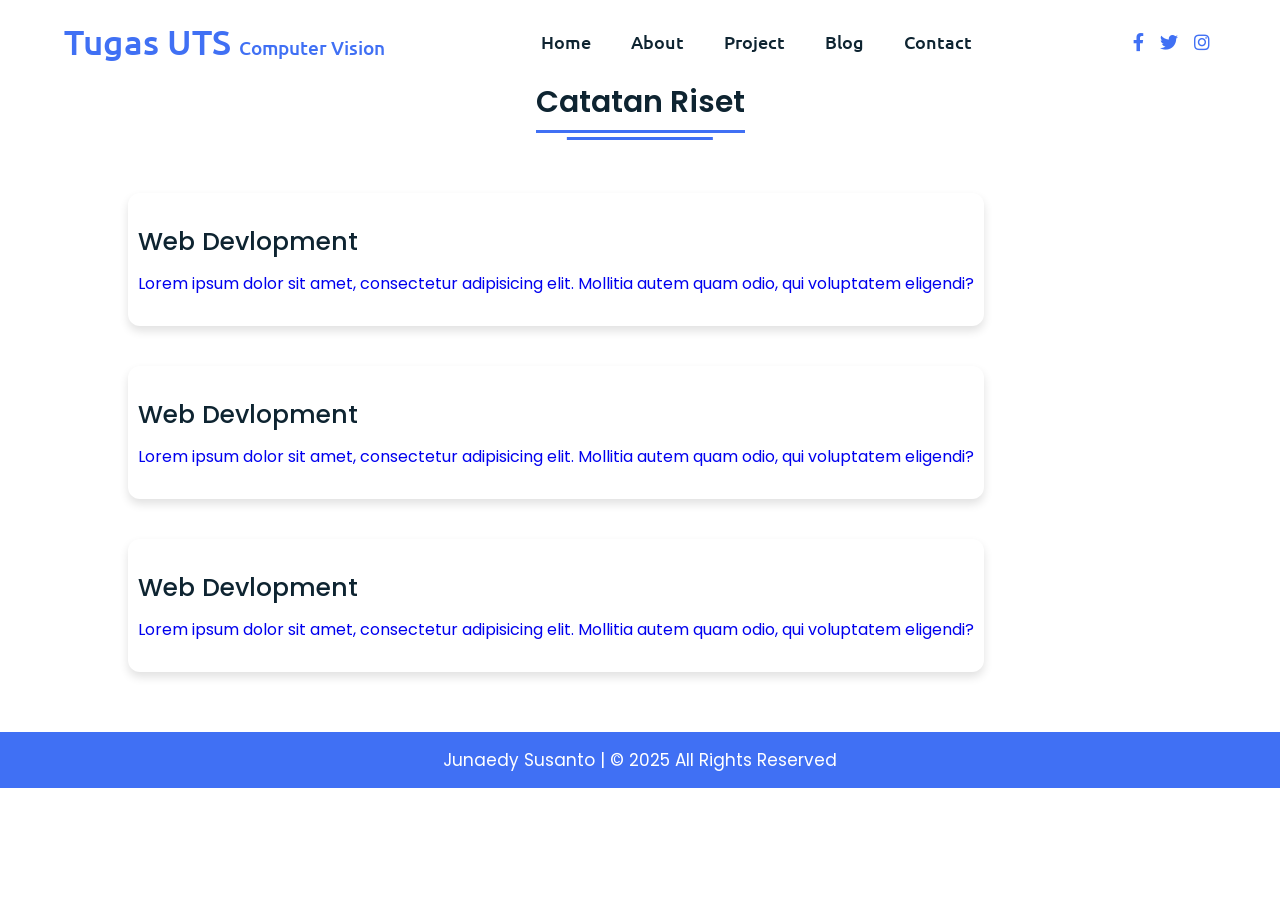
==== blog.html @ 38d1ec95 "first_import" ====
<!-- Home Section Start -->
 <!DOCTYPE html>
<!-- Website - www.codingnepalweb.com -->
<html lang="en" dir="ltr">

<head>
  <meta charset="UTF-8" />
  <title>Responsive Portfolio Website HTML CSS| CodingNepal</title>
  <link rel="stylesheet" href="style.css" />
  <!-- Fontawesome CDN Link -->
  <link rel="stylesheet" href="https://cdnjs.cloudflare.com/ajax/libs/font-awesome/5.15.2/css/all.min.css" />
  <meta name="viewport" content="width=device-width, initial-scale=1.0" />
</head>

<body>
  <!-- Move to up button -->
  <div class="scroll-button">
    <a href="index.html"><i class="fas fa-arrow-up"></i></a>
  </div>
  <!-- navgaition menu -->
  <nav>
    <div class="navbar">
      <div class="logo"><a href="index.html">Tugas UTS</a> <a style="font-size:larger;"> &nbsp;Computer Vision</a></div>
      <ul class="menu">
        <li><a href="index.html">Home</a></li>
        <li><a href="#about">About</a></li>
        <li><a href="project.html">Project</a></li>
        <li><a href="blog.html">Blog</a></li>
        <li><a href="#contact">Contact</a></li>
        <div class="cancel-btn">
          <i class="fas fa-times"></i>
        </div>
      </ul>
      <div class="media-icons">
        <a href="#"><i class="fab fa-facebook-f"></i></a>
        <a href="#"><i class="fab fa-twitter"></i></a>
        <a href="#"><i class="fab fa-instagram"></i></a>
      </div>
    </div>
    <div class="menu-btn">
      <i class="fas fa-bars"></i>
    </div>
  </nav>

  <!-- My Services Section Start -->
  <section class="services" id="services">
    <div class="content">
      <div class="title"><span>Catatan Riset</span></div>
      <a href="lenet.html">
      <div class="boxess">
        <div class="box">
          <div class="topic">Web Devlopment</div>
          <p>Lorem ipsum dolor sit amet, consectetur adipisicing elit. Mollitia autem quam odio, qui voluptatem
            eligendi?</p>
        </div>
        </a>
      <a href="lenet.html">
      <div class="boxess">
        <div class="box">
          <div class="topic">Web Devlopment</div>
          <p>Lorem ipsum dolor sit amet, consectetur adipisicing elit. Mollitia autem quam odio, qui voluptatem
            eligendi?</p>
        </div>
        </a>
      <a href="lenet.html">
      <div class="boxess">
        <div class="box">
          <div class="topic">Web Devlopment</div>
          <p>Lorem ipsum dolor sit amet, consectetur adipisicing elit. Mollitia autem quam odio, qui voluptatem
            eligendi?</p>
        </div>
        </a>
  </section>

  <!-- Footer Section Start -->
  <footer>
    <div class="text">
      <span>Junaedy Susanto | &#169; 2025 All Rights Reserved</span>
    </div>
  </footer>

  <script src="script.js"></script>
</body>

</html>
---- style.css ----
/* Google Font CDN Link */
@import url('https://fonts.googleapis.com/css2?family=Poppins:wght@400;500;600;700&family=Ubuntu:wght@400;500;700&display=swap');

* {
  margin: 0;
  padding: 0;
  box-sizing: border-box;
  text-decoration: none;
  scroll-behavior: smooth;
}

/* Custom Scroll Bar CSS */
::-webkit-scrollbar {
  width: 10px;
}

::-webkit-scrollbar-track {
  background: #f1f1f1;
}

::-webkit-scrollbar-thumb {
  background: #6e93f7;
  border-radius: 12px;
  transition: all 0.3s ease;
}

::-webkit-scrollbar-thumb:hover {
  background: #4070f4;
}

/* navbar styling */
nav {
  position: fixed;
  width: 100%;
  padding: 20px 0;
  z-index: 998;
  transition: all 0.3s ease;
  font-family: 'Ubuntu', sans-serif;
}

nav.sticky {
  background: #4070f4;
  padding: 13px 0;
}

nav .navbar {
  width: 90%;
  display: flex;
  justify-content: space-between;
  align-items: center;
  margin: auto;
}

nav .navbar .logo a {
  font-weight: 500;
  font-size: 35px;
  color: #4070f4;
}

nav.sticky .navbar .logo a {
  color: #fff;
}

nav .navbar .menu {
  display: flex;
  position: relative;
}

nav .navbar .menu li {
  list-style: none;
  margin: 0 20px;
}

.navbar .menu a {
  font-size: 18px;
  font-weight: 500;
  color: #0E2431;
  padding: 6px 0;
  transition: all 0.4s ease;
}

.navbar .menu a:hover {
  color: #4070f4;
}

nav.sticky .menu a {
  color: #FFF;
}

nav.sticky .menu a:hover {
  color: #0E2431;
}

.navbar .media-icons a {
  color: #4070f4;
  font-size: 18px;
  margin: 0 6px;
}

nav.sticky .media-icons a {
  color: #FFF;
}

/* Side Navigation Menu Button CSS */
nav .menu-btn,
.navbar .menu .cancel-btn {
  position: absolute;
  color: #fff;
  right: 30px;
  top: 20px;
  font-size: 20px;
  cursor: pointer;
  transition: all 0.3s ease;
  display: none;
}

nav .menu-btn {
  color: #4070f4;
}

nav.sticky .menu-btn {
  color: #FFF;
}

.navbar .menu .menu-btn {
  color: #fff;
}

/* home section styling */
.home {
  height: 100vh;
  width: 100%;
  background: url("images/background1.png") no-repeat;
  background-size: cover;
  background-position: center;
  background-attachment: fixed;
  font-family: 'Ubuntu', sans-serif;
}

.home .home-content {
  width: 90%;
  height: 100%;
  margin: auto;
  display: flex;
  flex-direction: column;
  justify-content: center;
}

.home .text-one {
  font-size: 25px;
  color: #0E2431;
}

.home .text-two {
  color: #0E2431;
  font-size: 65px;
  font-weight: 600;
  margin-left: -3px;
}

.home .text-three {
  font-size: 30px;
  margin: 5px 0;
  color: #4070f4;
}

.home .text-four {
  font-size: 23px;
  margin: 5px 0;
  color: #0E2431;
}

.home .button {
  margin: 14px 0;
}

.home .button button {
  outline: none;
  padding: 8px 16px;
  border-radius: 6px;
  font-size: 25px;
  font-weight: 400;
  background: #4070f4;
  color: #fff;
  cursor: pointer;
  border: 2px solid transparent;
  transition: all 0.4s ease;
}

.home .button button:hover {
  border-color: #4070f4;
  background-color: #fff;
  color: #4070f4;
}

/* About Section Styling */
/* Those Elements Where We Have Apply Same CSS,
 I'm Selecting Directly 'Section Tag' and 'Class'  */
section {
  padding-top: 40px;
}

section .content {
  width: 80%;
  margin: 40px auto;
  font-family: 'Poppins', sans-serif;
}

.about .about-details {
  display: flex;
  justify-content: space-between;
  align-items: center;
}

section .title {
  display: flex;
  justify-content: center;
  margin-bottom: 40px;
}

section .title span {
  color: #0E2431;
  font-size: 30px;
  font-weight: 600;
  position: relative;
  padding-bottom: 8px;
}

section .title span::before,
section .title span::after {
  content: '';
  position: absolute;
  height: 3px;
  width: 100%;
  background: #4070f4;
  left: 0;
  bottom: 0;
}

section .title span::after {
  bottom: -7px;
  width: 70%;
  left: 50%;
  transform: translateX(-50%);
}

.about .about-details .left {
  width: 45%;
}

.about .left img {
  height: 400px;
  width: 400px;
  object-fit: cover;
  border-radius: 12px;
}

.about-details .right {
  width: 55%;
}

section .topic {
  color: #0E2431;
  font-size: 25px;
  font-weight: 500;
  margin-bottom: 10px;
}

.about-details .right p {
  text-align: justify;
  color: #0E2431;
}

section .button {
  margin: 16px 0;
}

section .button button {
  outline: none;
  padding: 8px 16px;
  border-radius: 4px;
  font-size: 25px;
  font-weight: 400;
  background: #4070f4;
  color: #fff;
  border: 2px solid transparent;
  cursor: pointer;
  transition: all 0.4s ease;
}

section .button button:hover {
  border-color: #4070f4;
  background-color: #fff;
  color: #4070f4;
}

/* My Skills CSS */
.skills {
  background: #F0F8FF;
}

.skills .content {
  padding: 40px 0;
}

.skills .skills-details {
  display: flex;
  justify-content: space-between;
  align-items: center;
}

.skills-details .text {
  width: 50%;
}

.skills-details p {
  color: #0E2431;
  text-align: justify;
}

.skills .skills-details .experience {
  display: flex;
  align-items: center;
  margin: 0 10px;
}

.skills-details .experience .num {
  color: #0E2431;
  font-size: 80px;
}

.skills-details .experience .exp {
  color: #0E2431;
  margin-left: 20px;
  font-size: 18px;
  font-weight: 500;
  margin: 0 6px;
}

.skills-details .boxes {
  width: 45%;
  display: flex;
  flex-wrap: wrap;
  justify-content: space-between;
}

.skills-details .box {
  width: calc(100% / 2 - 20px);
  margin: 20px 0;
}

.skills-details .boxes .topic {
  font-size: 20px;
  color: #4070f4;
}

.skills-details .boxes .per {
  font-size: 60px;
  color: #4070f4;
}

/* My Services CSS */
.services .boxes {
  display: flex;
  flex-wrap: wrap;
  justify-content: space-between;
}

.services .boxes .box {
  margin: 20px 0;
  width: calc(100% / 3 - 20px);
  text-align: center;
  border-radius: 12px;
  padding: 30px 10px;
  box-shadow: 0 5px 10px rgba(0, 0, 0, 0.12);
  cursor: default;
  transition: all 0.4s ease;
}

.services .boxes .box:hover {
  background: #4070f4;
  color: #fff;
}

.services .boxes .box .icon {
  height: 50px;
  width: 50px;
  background: #4070f4;
  border-radius: 50%;
  text-align: center;
  line-height: 50px;
  font-size: 18px;
  color: #fff;
  margin: 0 auto 10px auto;
  transition: all 0.4s ease;
}

.boxes .box:hover .icon {
  background-color: #fff;
  color: #4070f4;
}

.services .boxes .box:hover .topic,
.services .boxes .box:hover p {
  color: #0E2431;
  transition: all 0.4s ease;
}

.services .boxes .box:hover .topic,
.services .boxes .box:hover p {
  color: #fff;
}

/* My Services CSS */
.services .boxess {
  display: flex;
  flex-wrap: wrap;
  justify-content: space-between;
}

.services .boxess .box {
  margin: 20px 0;
  width: 100%;
  text-align: left;
  border-radius: 12px;
  padding: 30px 10px;
  box-shadow: 0 5px 10px rgba(0, 0, 0, 0.12);
  cursor: default;
  transition: all 0.4s ease;
}

.services .boxess .box:hover {
  background: #4070f4;
  color: #fff;
}

.services .boxess .box .icon {
  height: 50px;
  width: 50px;
  background: #4070f4;
  border-radius: 50%;
  text-align: center;
  line-height: 50px;
  font-size: 18px;
  color: #fff;
  margin: 0 auto 10px auto;
  transition: all 0.4s ease;
}

.boxess .box:hover .icon {
  background-color: #fff;
  color: #4070f4;
}

.services .boxess .box:hover .topic,
.services .boxess .box:hover p {
  color: #0E2431;
  transition: all 0.4s ease;
}

.services .boxess .box:hover .topic,
.services .boxess .box:hover p {
  color: #fff;
}

/* Contact Me CSS */
.contact {
  background: #F0F8FF;
}

.contact .content {
  margin: 0 auto;
  padding: 30px 0;
}

.contact .text {
  width: 80%;
  text-align: center;
  margin: auto;
}

/* Footer CSS */
footer {
  background: #4070f4;
  padding: 15px 0;
  text-align: center;
  font-family: 'Poppins', sans-serif;
}

footer .text span {
  font-size: 17px;
  font-weight: 400;
  color: #fff;
}

footer .text span a {
  font-weight: 500;
  color: #FFF;
}

footer .text span a:hover {
  text-decoration: underline;
}

/* Scroll TO Top Button CSS */
.scroll-button a {
  position: fixed;
  bottom: 20px;
  right: 20px;
  color: #fff;
  background: #4070f4;
  padding: 7px 12px;
  ;
  font-size: 18px;
  border-radius: 6px;
  box-shadow: rgba(0, 0, 0, 0.15);
  display: none;
}

/* Main content */
.main-content {
    flex: 1;
    padding: 2rem;
    background-color: #fff;
    overflow-y: auto;
}

/* Responsive Media Query */
@media (max-width: 1190px) {
  section .content {
    width: 85%;
  }
}

@media (max-width: 1000px) {
  .about .about-details {
    justify-content: center;
    flex-direction: column;
  }

  .about .about-details .left {
    display: flex;
    justify-content: center;
    width: 100%;
  }

  .about-details .right {
    width: 90%;
    margin: 40px 0;
  }

  .services .boxes .box {
    margin: 20px 0;
    width: calc(100% / 2 - 20px);
  }
}

@media (max-width: 900px) {
  .about .left img {
    height: 350px;
    width: 350px;
  }
}

@media (max-width: 750px) {
  nav .navbar {
    width: 90%;
  }

  nav .navbar .menu {
    position: fixed;
    left: -100%;
    top: 0;
    background: #0E2431;
    height: 100vh;
    max-width: 400px;
    width: 100%;
    padding-top: 60px;
    flex-direction: column;
    align-items: center;
    transition: all 0.5s ease;
  }

  .navbar.active .menu {
    left: 0;
  }

  nav .navbar .menu a {
    font-size: 23px;
    display: block;
    color: #fff;
    margin: 15px 0;
  }

  nav.sticky .menu a:hover {
    color: #4070f4;
  }

  nav .navbar .media-icons {
    display: none;
  }

  nav .menu-btn,
  .navbar .menu .cancel-btn {
    display: block;
  }

  .home .text-two {
    font-size: 65px;
  }

  .home .text-three {
    font-size: 35px;
  }

  .skills .skills-details {
    align-items: center;
    justify-content: center;
    flex-direction: column;
  }

  .skills-details .text {
    width: 100%;
    margin-bottom: 50px;
  }

  .skills-details .boxes {
    justify-content: center;
    align-items: center;
    width: 100%;
  }

  .services .boxes .box {
    margin: 20px 0;
    width: 100%;
  }

  .contact .text {
    width: 100%;
  }
}

@media (max-width: 500px) {
  .home .text-two {
    font-size: 55px;
  }

  .home .text-three {
    font-size: 33px;
  }

  .skills-details .boxes .per {
    font-size: 50px;
    color: #4070f4;
  }
}
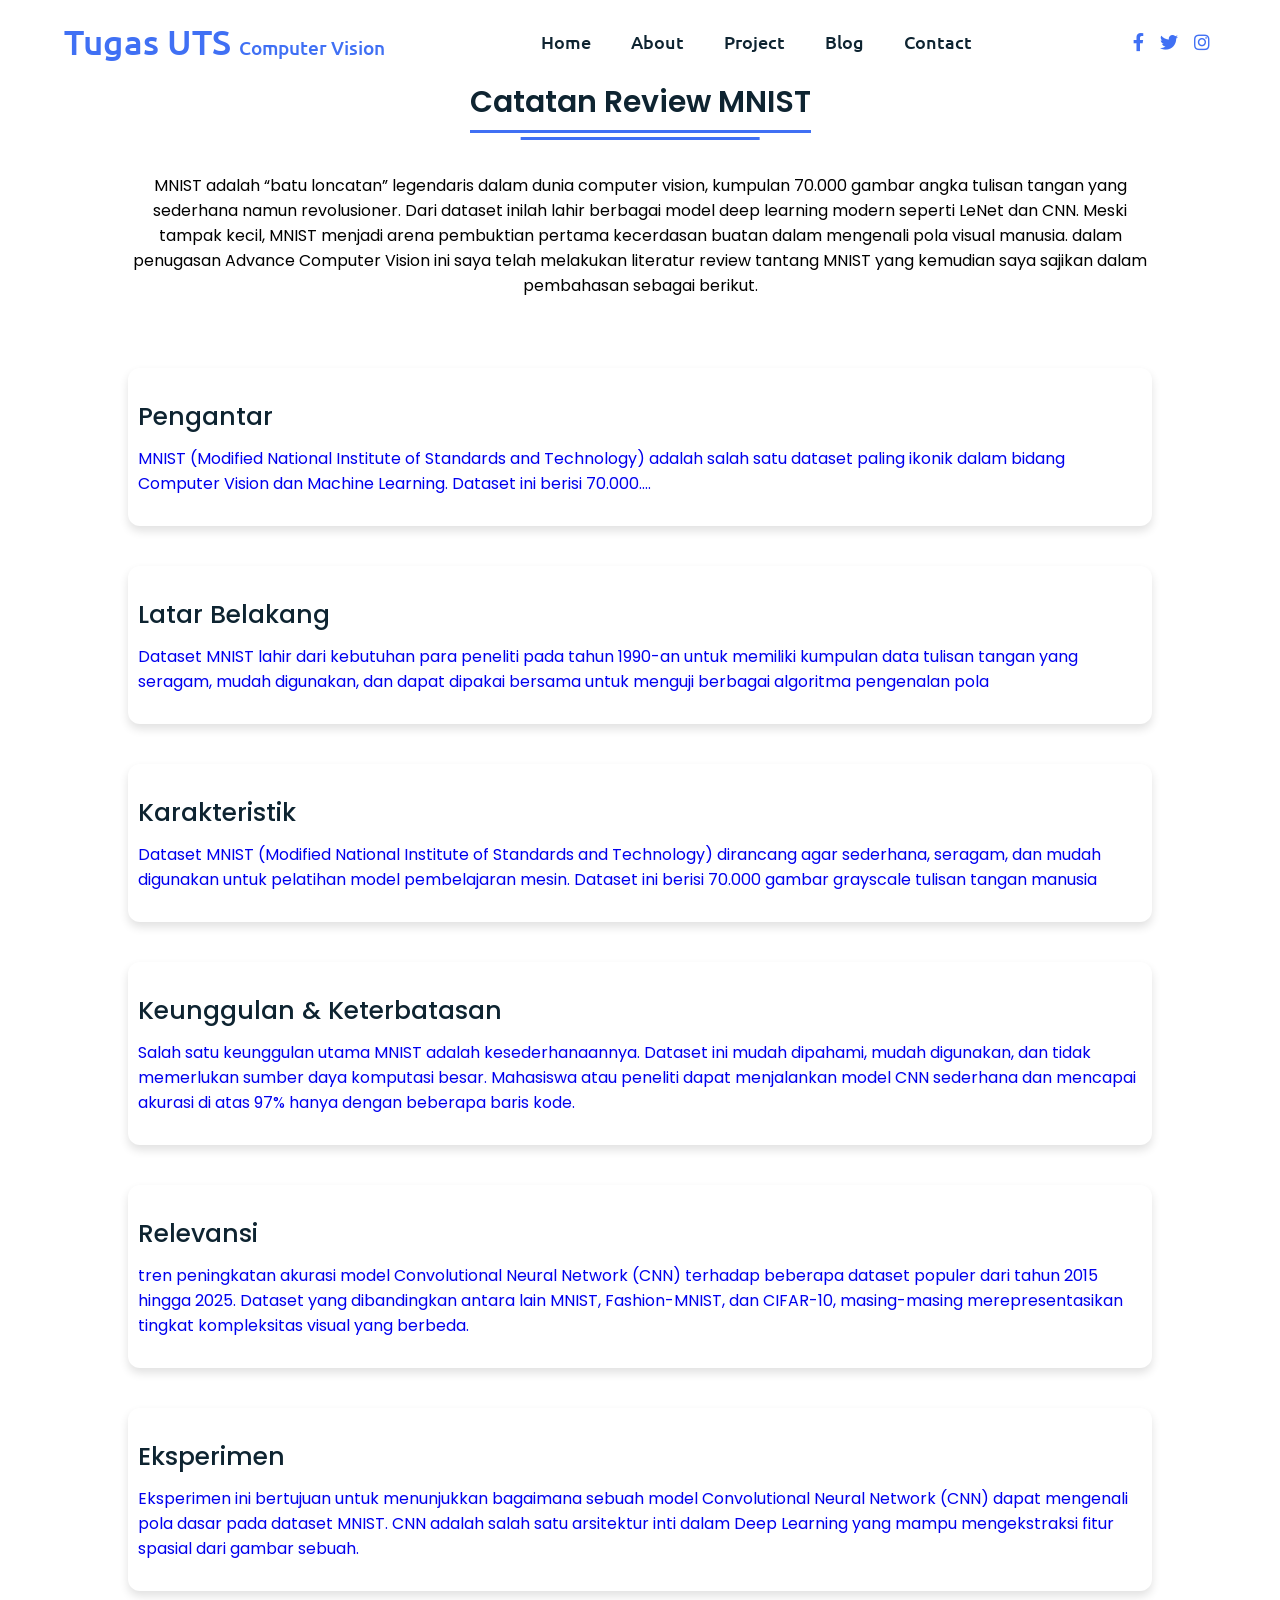
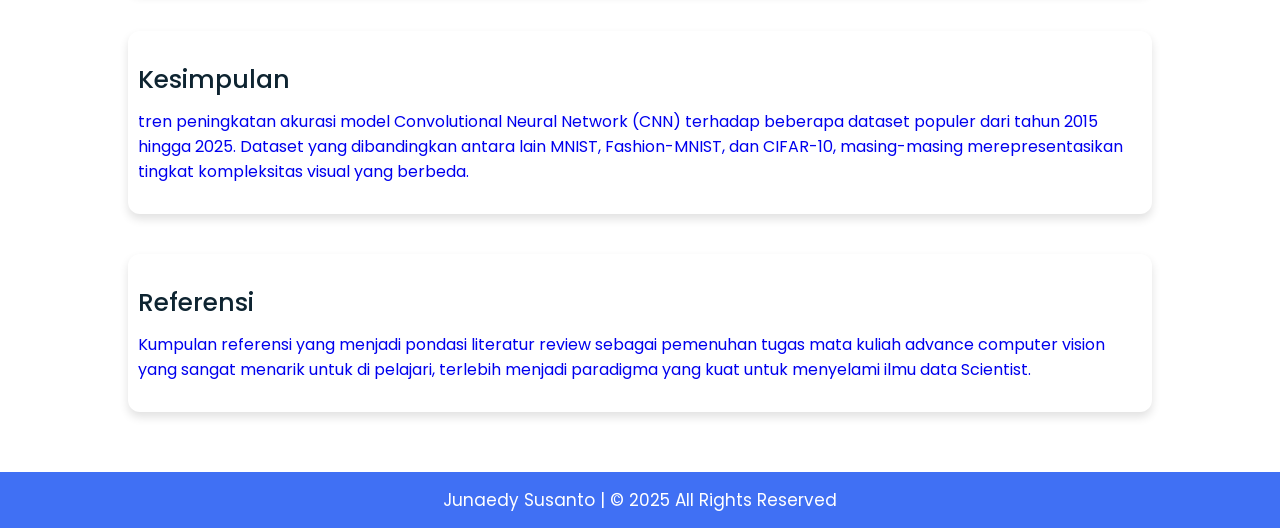
==== commit cdcf2495: "push final deploy from local vsode" ====
--- a/blog.html
+++ b/blog.html
@@ -45,29 +45,67 @@
   <!-- My Services Section Start -->
   <section class="services" id="services">
     <div class="content">
-      <div class="title"><span>Catatan Riset</span></div>
-      <a href="lenet.html">
+      <div class="title"><span>Catatan Review MNIST</span></div>
+      <div style="text-align: center;"">
+        <p>MNIST adalah “batu loncatan” legendaris dalam dunia computer vision, kumpulan 70.000 gambar angka tulisan tangan yang sederhana namun revolusioner. Dari dataset inilah lahir berbagai model deep learning modern seperti LeNet dan CNN. Meski tampak kecil, MNIST menjadi arena pembuktian pertama kecerdasan buatan dalam mengenali pola visual manusia. dalam penugasan Advance Computer Vision ini saya telah melakukan literatur review tantang MNIST yang kemudian saya sajikan dalam pembahasan sebagai berikut.</p>
+      </div>
+      <br>
+      <br>
+      <a href="pengantar.html">
       <div class="boxess">
         <div class="box">
-          <div class="topic">Web Devlopment</div>
-          <p>Lorem ipsum dolor sit amet, consectetur adipisicing elit. Mollitia autem quam odio, qui voluptatem
-            eligendi?</p>
+          <div class="topic">Pengantar</div>
+          <p>MNIST (Modified National Institute of Standards and Technology) adalah salah satu dataset paling ikonik dalam bidang Computer Vision dan Machine Learning. Dataset ini berisi 70.000....</lanjut></p>
         </div>
         </a>
-      <a href="lenet.html">
+      <a href="latar_belakang.html">
       <div class="boxess">
         <div class="box">
-          <div class="topic">Web Devlopment</div>
-          <p>Lorem ipsum dolor sit amet, consectetur adipisicing elit. Mollitia autem quam odio, qui voluptatem
-            eligendi?</p>
+          <div class="topic">Latar Belakang</div>
+          <p>Dataset MNIST lahir dari kebutuhan para peneliti pada tahun 1990-an untuk memiliki kumpulan data tulisan tangan yang seragam,
+            mudah digunakan, dan dapat dipakai bersama untuk menguji berbagai algoritma pengenalan pola</p>
         </div>
         </a>
-      <a href="lenet.html">
+      <a href="karakteristik.html">
       <div class="boxess">
         <div class="box">
-          <div class="topic">Web Devlopment</div>
-          <p>Lorem ipsum dolor sit amet, consectetur adipisicing elit. Mollitia autem quam odio, qui voluptatem
-            eligendi?</p>
+          <div class="topic">Karakteristik</div>
+          <p>Dataset MNIST (Modified National Institute of Standards and Technology) dirancang agar sederhana, seragam, dan mudah digunakan untuk pelatihan model pembelajaran mesin. Dataset ini berisi 70.000 gambar grayscale tulisan tangan manusia</p>
+        </div>
+        </a>
+      <a href="lebih_kurang.html">
+      <div class="boxess">
+        <div class="box">
+          <div class="topic">Keunggulan & Keterbatasan</div>
+          <p>Salah satu keunggulan utama MNIST adalah kesederhanaannya. Dataset ini mudah dipahami, mudah digunakan, dan tidak memerlukan sumber daya komputasi besar. Mahasiswa atau peneliti dapat menjalankan model CNN sederhana dan mencapai akurasi di atas 97% hanya dengan beberapa baris kode.</p>
+        </div>
+        </a>
+      <a href="relevansi.html">
+      <div class="boxess">
+        <div class="box">
+          <div class="topic">Relevansi</div>
+          <p>tren peningkatan akurasi model Convolutional Neural Network (CNN) terhadap beberapa dataset populer dari tahun 2015 hingga 2025. Dataset yang dibandingkan antara lain MNIST, Fashion-MNIST, dan CIFAR-10, masing-masing merepresentasikan tingkat kompleksitas visual yang berbeda.</p>
+        </div>
+        </a>
+      <a href="eksperimen.html">
+      <div class="boxess">
+        <div class="box">
+          <div class="topic">Eksperimen</div>
+          <p>Eksperimen ini bertujuan untuk menunjukkan bagaimana sebuah model Convolutional Neural Network (CNN) dapat mengenali pola dasar pada dataset MNIST. CNN adalah salah satu arsitektur inti dalam Deep Learning yang mampu mengekstraksi fitur spasial dari gambar sebuah.</p>
+        </div>
+        </a>
+      <a href="kesimpulan.html">
+      <div class="boxess">
+        <div class="box">
+          <div class="topic">Kesimpulan</div>
+          <p>tren peningkatan akurasi model Convolutional Neural Network (CNN) terhadap beberapa dataset populer dari tahun 2015 hingga 2025. Dataset yang dibandingkan antara lain MNIST, Fashion-MNIST, dan CIFAR-10, masing-masing merepresentasikan tingkat kompleksitas visual yang berbeda.</p>
+        </div>
+        </a>
+      <a href="referensi.html">
+      <div class="boxess">
+        <div class="box">
+          <div class="topic">Referensi</div>
+          <p>Kumpulan referensi yang menjadi pondasi literatur review sebagai pemenuhan tugas mata kuliah advance computer vision yang sangat menarik untuk di pelajari, terlebih menjadi paradigma yang kuat untuk menyelami ilmu data Scientist. </p>
         </div>
         </a>
   </section>
--- a/style.css
+++ b/style.css
@@ -130,7 +130,7 @@
 .home {
   height: 100vh;
   width: 100%;
-  background: url("images/background1.png") no-repeat;
+  background: url("Images/background1.png") no-repeat;
   background-size: cover;
   background-position: center;
   background-attachment: fixed;
@@ -653,4 +653,4 @@
     font-size: 50px;
     color: #4070f4;
   }
-}+}
